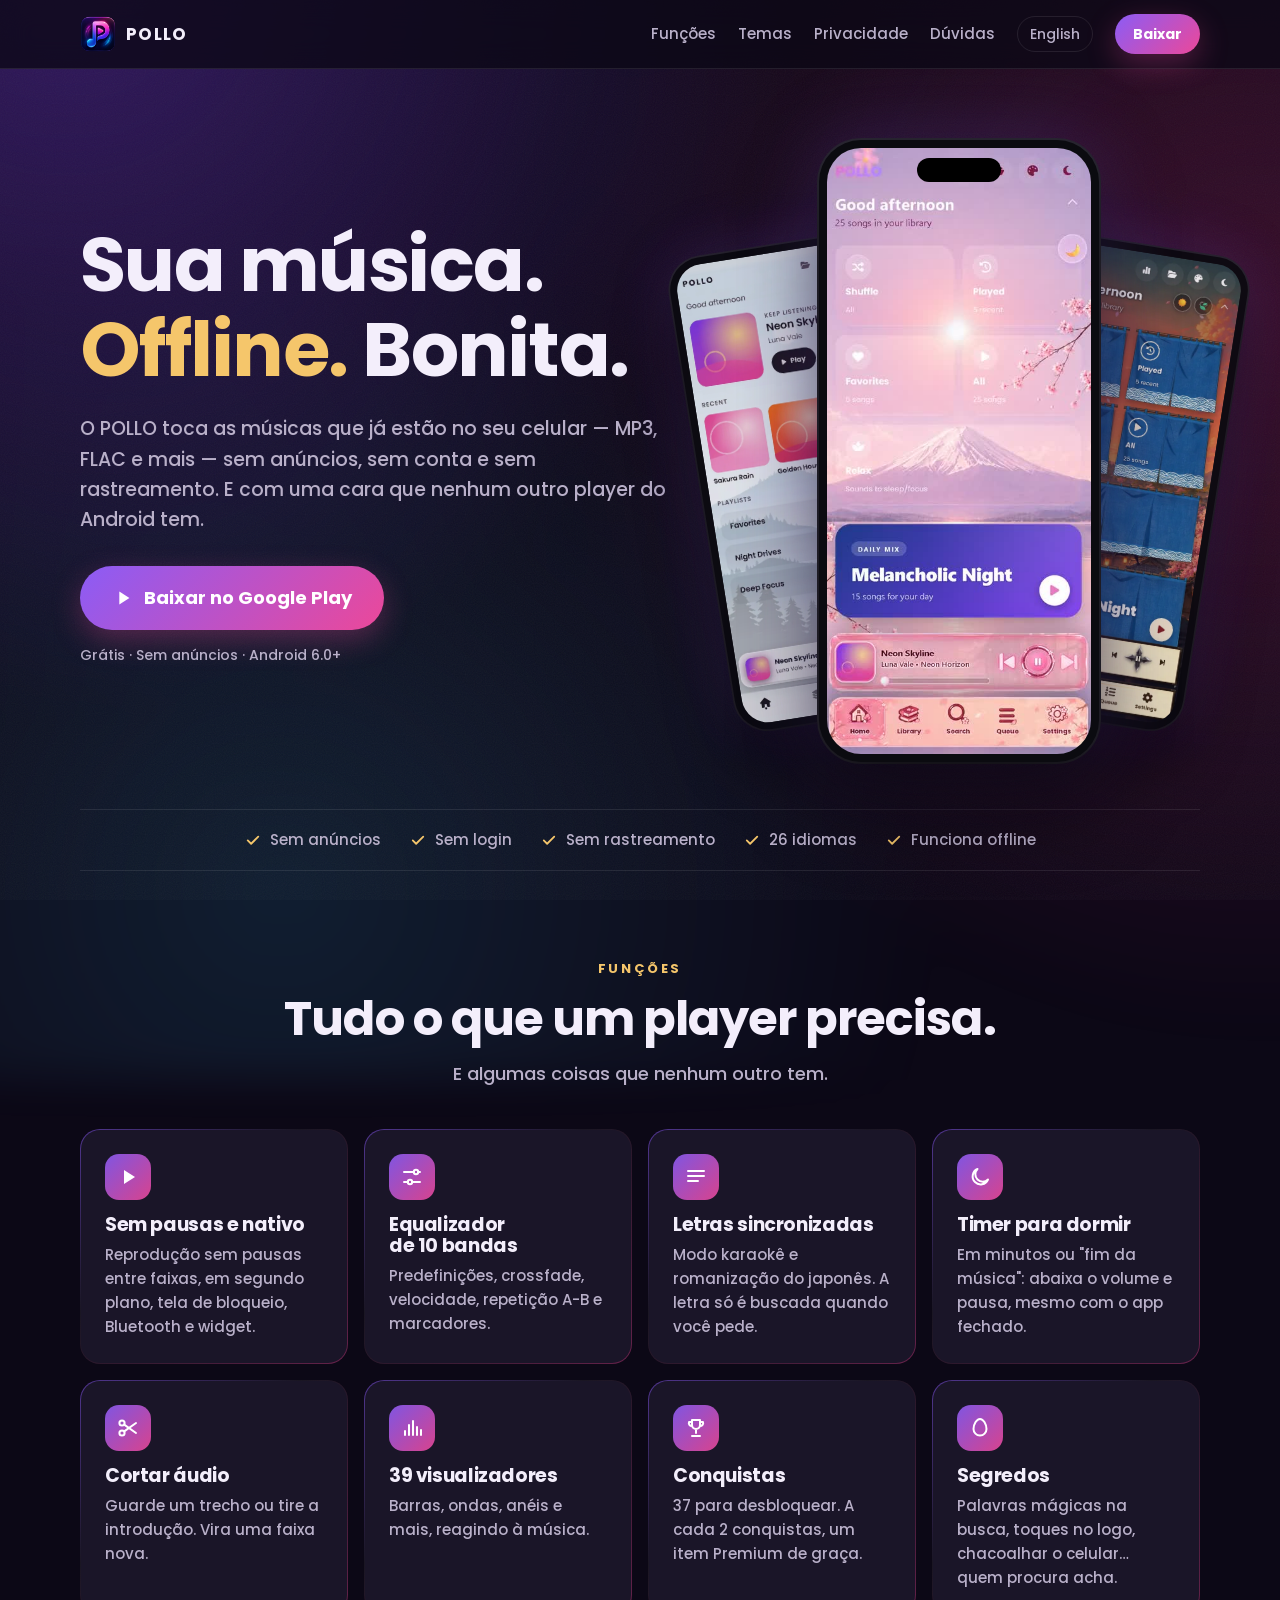
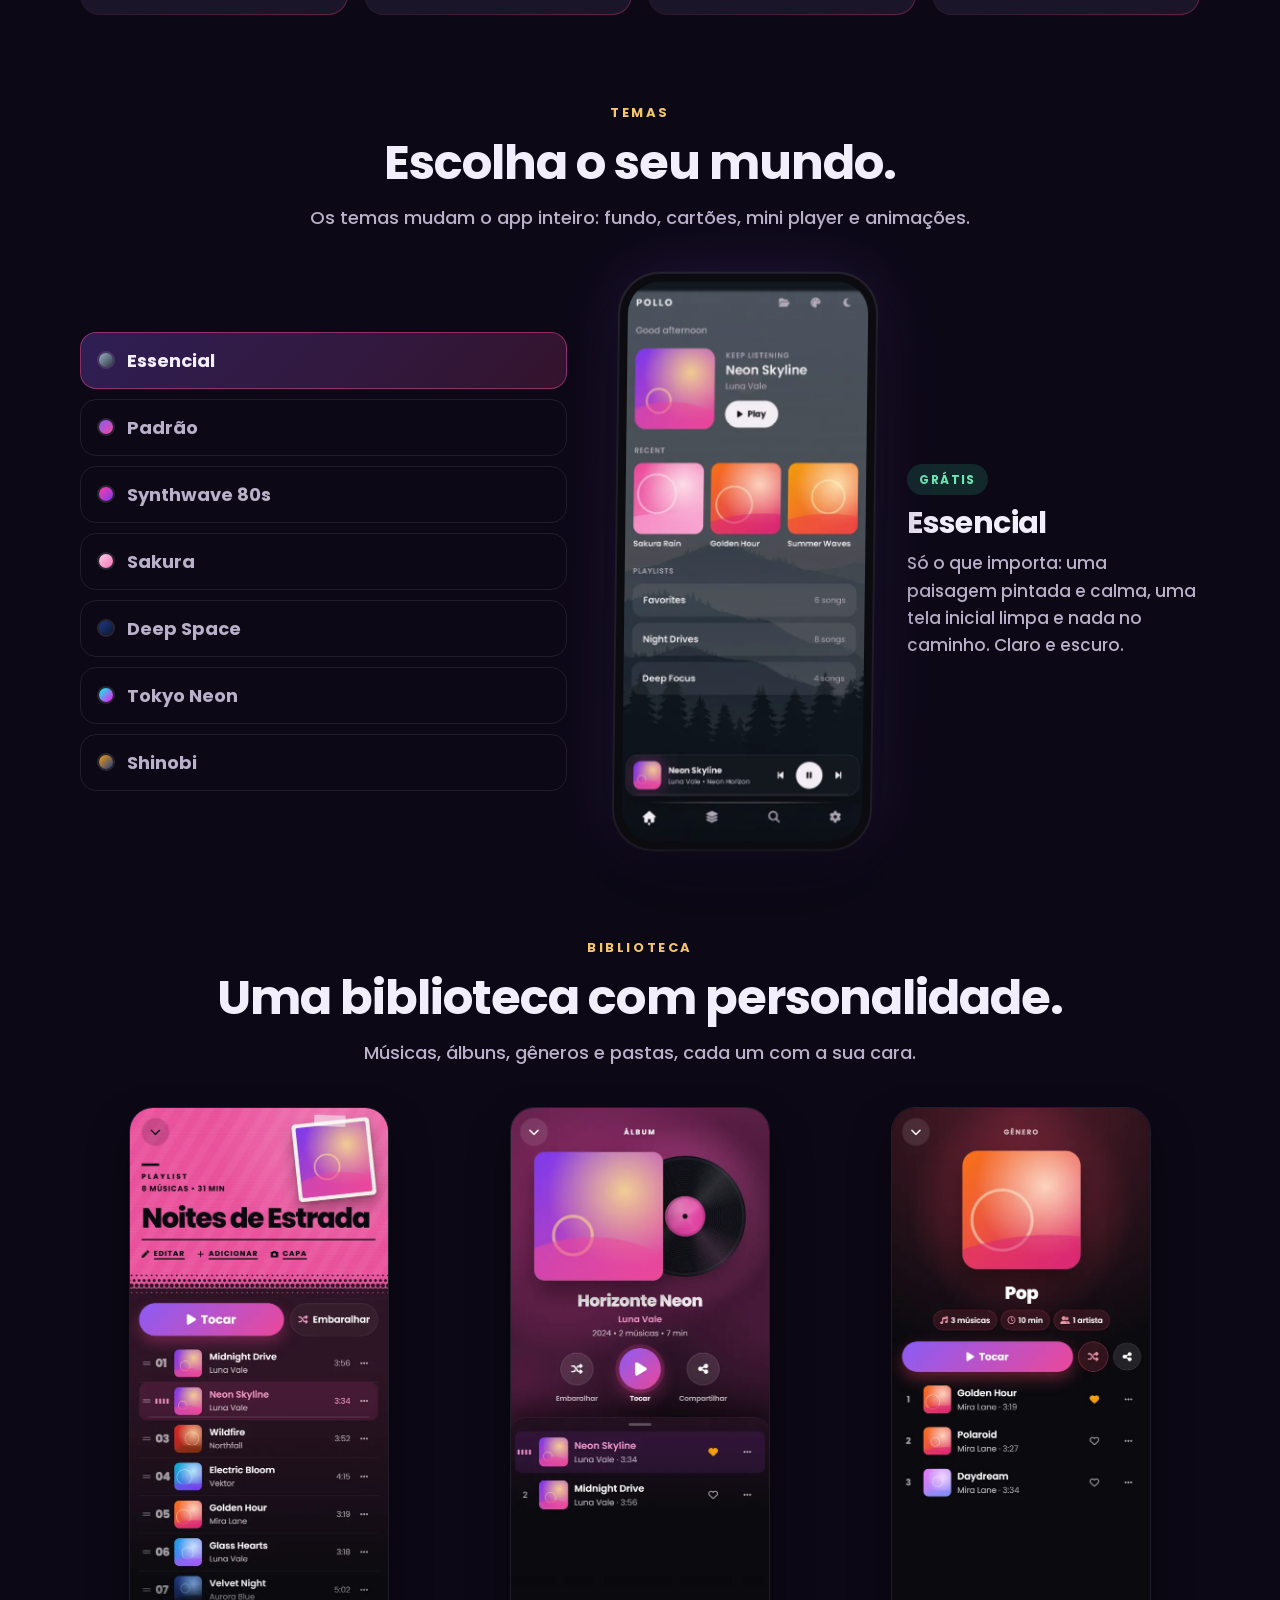
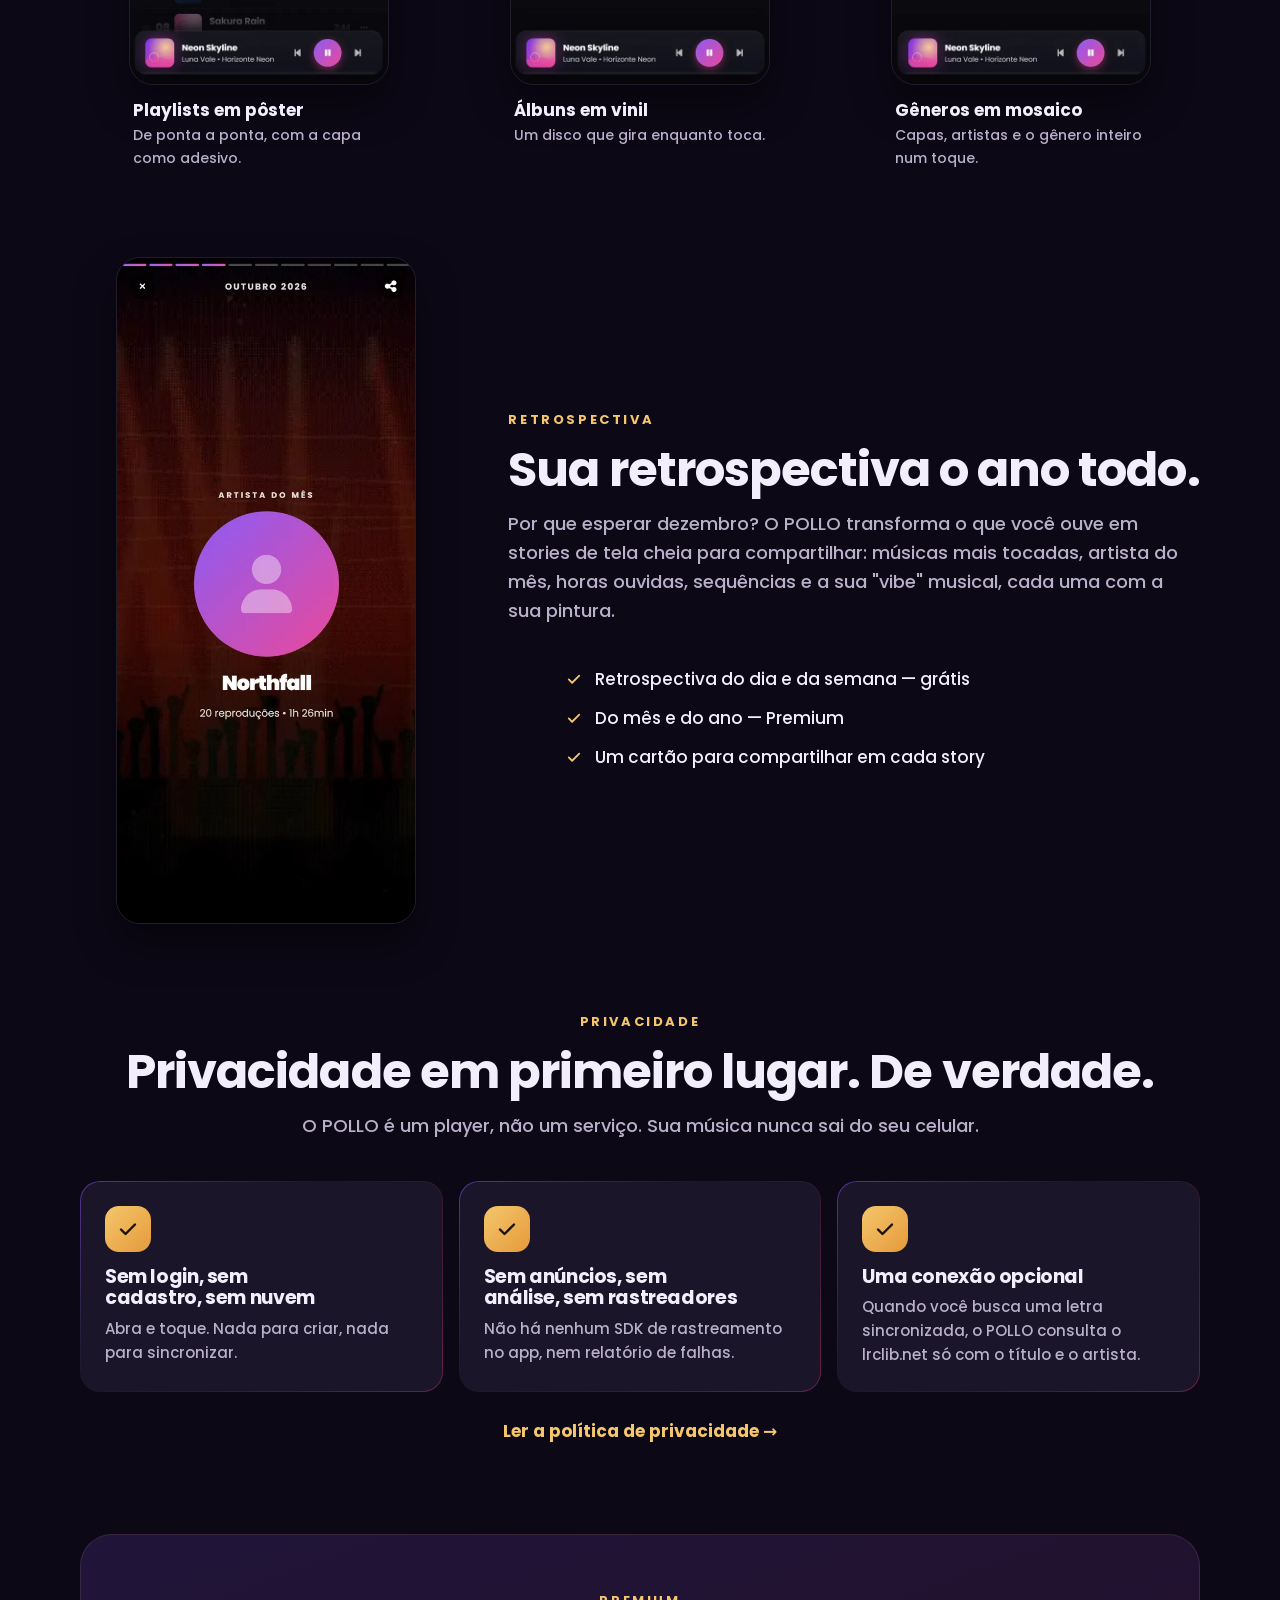
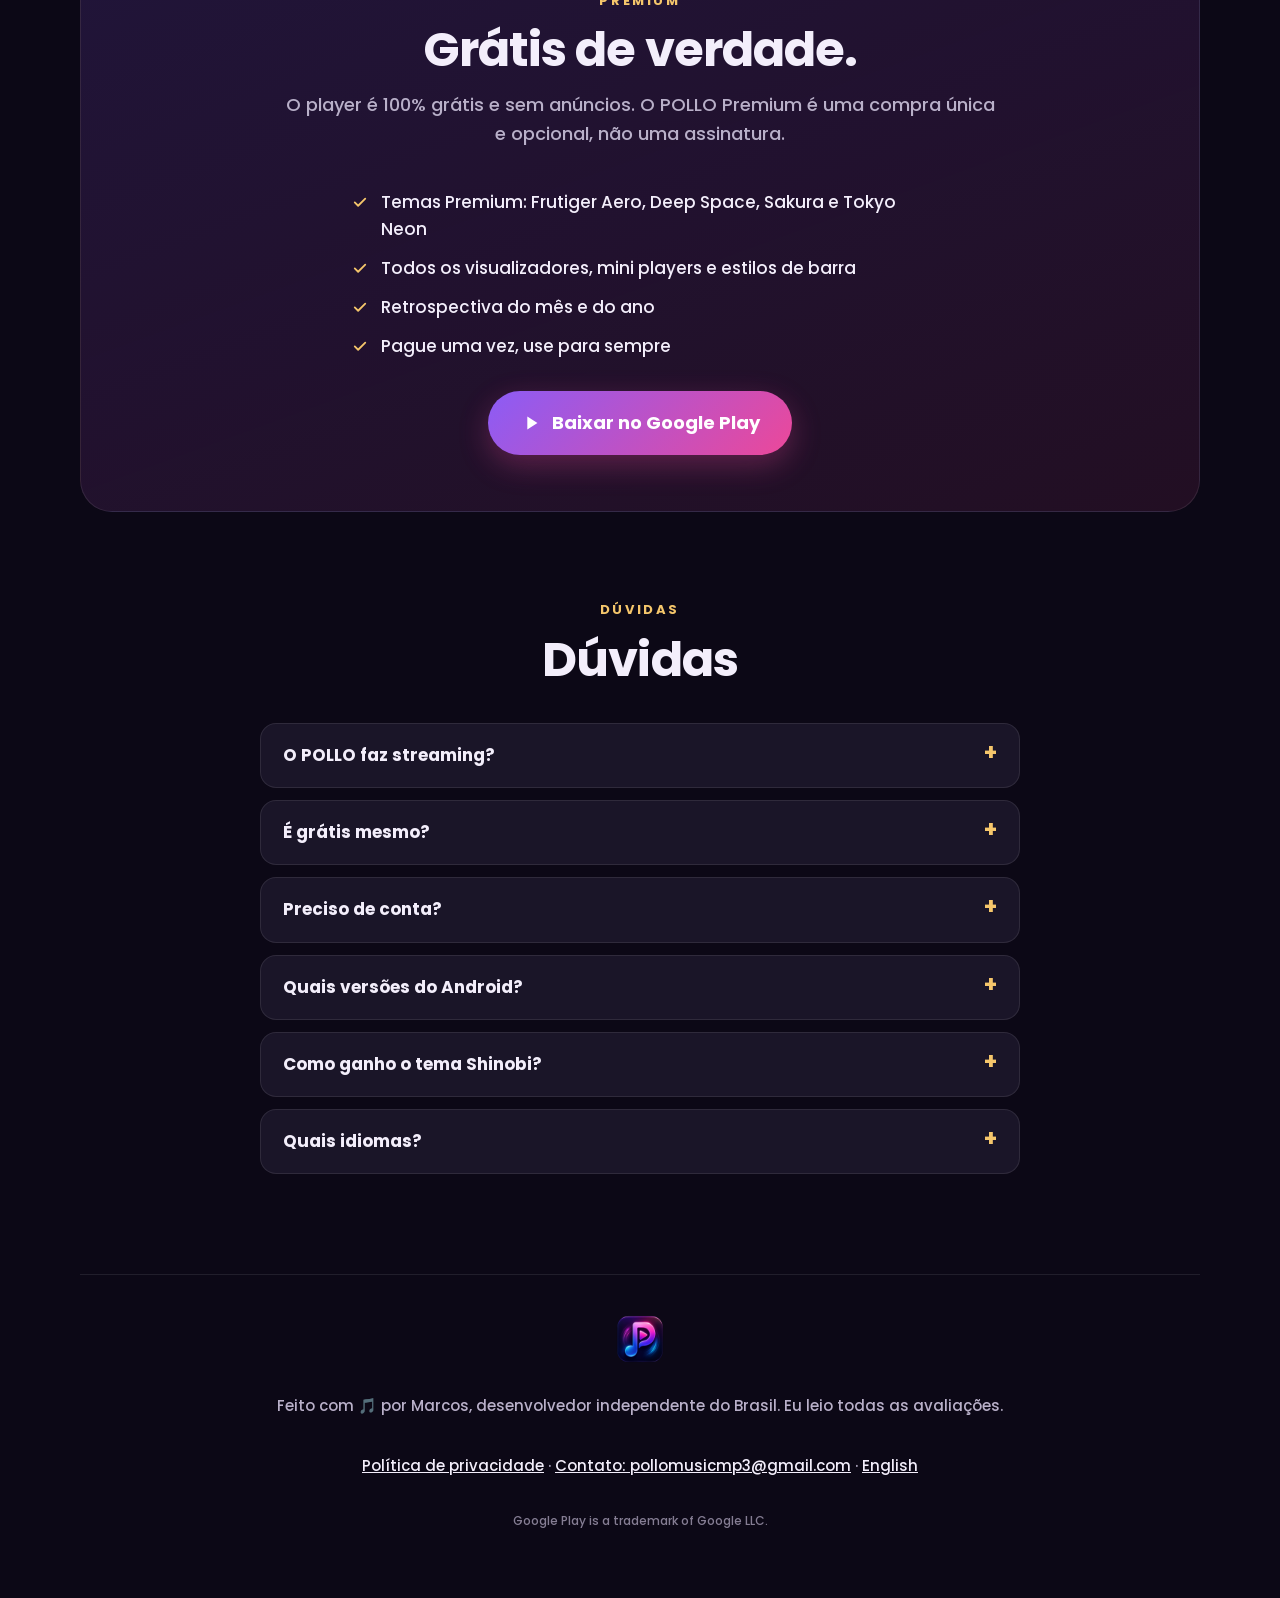
==== pt/index.html @ 3d813485 "Site do POLLO Music Player (inglês e português) Co-Authored-By: Claude Opus 5.5 <noreply@anthropic.c" ====
<!doctype html>
<html lang="pt-BR">
<head>
<meta charset="utf-8">
<meta name="viewport" content="width=device-width, initial-scale=1, viewport-fit=cover">
<title>POLLO — Player de música offline para Android</title>
<meta name="description" content="O POLLO toca as músicas que já estão no seu celular: 100% offline, sem anúncios, sem conta e sem rastreamento. Temas, visualizadores, retrospectiva e 26 idiomas.">
<meta property="og:title" content="POLLO — Player de música offline para Android">
<meta property="og:description" content="O POLLO toca as músicas que já estão no seu celular: 100% offline, sem anúncios, sem conta e sem rastreamento. Temas, visualizadores, retrospectiva e 26 idiomas.">
<meta property="og:image" content="https://plmarcos.github.io/pollo/assets/img/og.jpg">
<meta property="og:url" content="https://plmarcos.github.io/pollo/pt/">
<link rel="canonical" href="https://plmarcos.github.io/pollo/pt/">
<meta property="og:type" content="website">
<meta name="twitter:card" content="summary_large_image">
<meta name="theme-color" content="#0c0816">
<link rel="icon" type="image/png" href="../assets/img/favicon.png">
<link rel="alternate" hreflang="en" href="../">
<link rel="alternate" hreflang="pt-BR" href="./">
<link rel="preload" href="../assets/fonts/Poppins-Bold.ttf" as="font" type="font/ttf" crossorigin>
<link rel="stylesheet" href="../assets/site.css">
</head>
<body>
<header class="topo">
  <a class="marca" href="./"><img src="../assets/img/icon.png" alt="" width="36" height="36"><span>POLLO</span></a>
  <nav aria-label="Menu">
    <a href="#features">Funções</a><a href="#themes">Temas</a><a href="#privacy">Privacidade</a><a href="#faq">Dúvidas</a>
  </nav>
  <a class="idioma" href="../" hreflang="en">English</a>
  <a class="bt bt-p bt-peq" href="https://play.google.com/store/apps/details?id=com.sonora.player&hl=pt_BR">Baixar</a>
</header>

<main>
<section class="hero">
  <div class="hero-tx">
    <h1>Sua música.<br><em>Offline.</em> Bonita.</h1>
    <p class="sub">O POLLO toca as músicas que já estão no seu celular — MP3, FLAC e mais — sem anúncios, sem conta e sem rastreamento. E com uma cara que nenhum outro player do Android tem.</p>
    <div class="ctas"><a class="bt bt-p bt-grande" href="https://play.google.com/store/apps/details?id=com.sonora.player&hl=pt_BR"><svg viewBox="0 0 24 24" width="22" height="22" aria-hidden="true"><path d="M8 5v14l11-7z" fill="currentColor"/></svg><span>Baixar no Google Play</span></a></div>
    <p class="nota">Grátis · Sem anúncios · Android 6.0+</p>
  </div>
  <div class="leque" aria-hidden="true">
    <div class="cel cel-lado cel-esq"><img src="../assets/img/essencial-claro.webp" alt="" width="270" height="600"></div>
    <div class="cel cel-lado cel-dir"><img src="../assets/img/shinobi.webp" alt="" width="270" height="600"></div>
    <div class="cel cel-meio"><div class="ilha"></div><video src="../assets/img/temas.mp4" poster="../assets/img/temas-poster.jpg" autoplay muted loop playsinline></video></div>
    <div class="brilho"></div>
  </div>
</section>

<ul class="faixa"><li><svg viewBox="0 0 24 24" width="18" height="18" aria-hidden="true"><path d="M5 12.5l4.5 4.5L19 7.5" fill="none" stroke="currentColor" stroke-width="2.4" stroke-linecap="round" stroke-linejoin="round"/></svg>Sem anúncios</li><li><svg viewBox="0 0 24 24" width="18" height="18" aria-hidden="true"><path d="M5 12.5l4.5 4.5L19 7.5" fill="none" stroke="currentColor" stroke-width="2.4" stroke-linecap="round" stroke-linejoin="round"/></svg>Sem login</li><li><svg viewBox="0 0 24 24" width="18" height="18" aria-hidden="true"><path d="M5 12.5l4.5 4.5L19 7.5" fill="none" stroke="currentColor" stroke-width="2.4" stroke-linecap="round" stroke-linejoin="round"/></svg>Sem rastreamento</li><li><svg viewBox="0 0 24 24" width="18" height="18" aria-hidden="true"><path d="M5 12.5l4.5 4.5L19 7.5" fill="none" stroke="currentColor" stroke-width="2.4" stroke-linecap="round" stroke-linejoin="round"/></svg>26 idiomas</li><li><svg viewBox="0 0 24 24" width="18" height="18" aria-hidden="true"><path d="M5 12.5l4.5 4.5L19 7.5" fill="none" stroke="currentColor" stroke-width="2.4" stroke-linecap="round" stroke-linejoin="round"/></svg>Funciona offline</li></ul>

<section id="features" class="bloco revela">
  <p class="olho">Funções</p><h2>Tudo o que um player precisa.</h2><p class="lead">E algumas coisas que nenhum outro tem.</p>
  <div class="grade"><article class="card"><div class="ic"><svg viewBox="0 0 24 24" width="24" height="24" aria-hidden="true"><path d="M8 5v14l11-7z" fill="currentColor"/></svg></div><h3>Sem pausas e nativo</h3><p>Reprodução sem pausas entre faixas, em segundo plano, tela de bloqueio, Bluetooth e widget.</p></article><article class="card"><div class="ic"><svg viewBox="0 0 24 24" width="24" height="24" aria-hidden="true"><path d="M4 7h10M18 7h2M4 17h4M12 17h8" stroke="currentColor" stroke-width="2" stroke-linecap="round"/><circle cx="16" cy="7" r="2.2" fill="none" stroke="currentColor" stroke-width="2"/><circle cx="10" cy="17" r="2.2" fill="none" stroke="currentColor" stroke-width="2"/></svg></div><h3>Equalizador de 10 bandas</h3><p>Predefinições, crossfade, velocidade, repetição A-B e marcadores.</p></article><article class="card"><div class="ic"><svg viewBox="0 0 24 24" width="24" height="24" aria-hidden="true"><path d="M4 6h16M4 11h16M4 16h10" stroke="currentColor" stroke-width="2" stroke-linecap="round"/></svg></div><h3>Letras sincronizadas</h3><p>Modo karaokê e romanização do japonês. A letra só é buscada quando você pede.</p></article><article class="card"><div class="ic"><svg viewBox="0 0 24 24" width="24" height="24" aria-hidden="true"><path d="M20 14.5A8 8 0 1 1 9.5 4a6.5 6.5 0 0 0 10.5 10.5z" fill="none" stroke="currentColor" stroke-width="2" stroke-linejoin="round"/></svg></div><h3>Timer para dormir</h3><p>Em minutos ou &quot;fim da música&quot;: abaixa o volume e pausa, mesmo com o app fechado.</p></article><article class="card"><div class="ic"><svg viewBox="0 0 24 24" width="24" height="24" aria-hidden="true"><circle cx="6" cy="7" r="2.6" fill="none" stroke="currentColor" stroke-width="2"/><circle cx="6" cy="17" r="2.6" fill="none" stroke="currentColor" stroke-width="2"/><path d="M8.2 8.6 20 17M8.2 15.4 20 7" stroke="currentColor" stroke-width="2" stroke-linecap="round"/></svg></div><h3>Cortar áudio</h3><p>Guarde um trecho ou tire a introdução. Vira uma faixa nova.</p></article><article class="card"><div class="ic"><svg viewBox="0 0 24 24" width="24" height="24" aria-hidden="true"><path d="M5 15v4M9 9v10M13 5v14M17 11v8M21 14v5" stroke="currentColor" stroke-width="2" stroke-linecap="round"/></svg></div><h3>39 visualizadores</h3><p>Barras, ondas, anéis e mais, reagindo à música.</p></article><article class="card"><div class="ic"><svg viewBox="0 0 24 24" width="24" height="24" aria-hidden="true"><path d="M8 4h8v5a4 4 0 0 1-8 0zM8 6H5a3 3 0 0 0 3 4M16 6h3a3 3 0 0 1-3 4M12 13v4M8 20h8" fill="none" stroke="currentColor" stroke-width="2" stroke-linecap="round" stroke-linejoin="round"/></svg></div><h3>Conquistas</h3><p>37 para desbloquear. A cada 2 conquistas, um item Premium de graça.</p></article><article class="card"><div class="ic"><svg viewBox="0 0 24 24" width="24" height="24" aria-hidden="true"><path d="M12 3c3.5 0 6.5 5.5 6.5 10a6.5 6.5 0 0 1-13 0C5.5 8.5 8.5 3 12 3z" fill="none" stroke="currentColor" stroke-width="2"/></svg></div><h3>Segredos</h3><p>Palavras mágicas na busca, toques no logo, chacoalhar o celular… quem procura acha.</p></article></div>
</section>

<section id="themes" class="bloco revela">
  <p class="olho">Temas</p><h2>Escolha o seu mundo.</h2><p class="lead">Os temas mudam o app inteiro: fundo, cartões, mini player e animações.</p>
  <div class="temas">
    <div class="temas-lista" role="tablist" aria-label="Temas"><button type="button" role="tab" class="tema-bt on" aria-selected="true" data-img="../assets/img/essencial-escuro.webp" data-nome="Essencial" data-selo="free" data-selotx="Grátis" data-desc="Só o que importa: uma paisagem pintada e calma, uma tela inicial limpa e nada no caminho. Claro e escuro."><span class="pt-cor pc-essencial-escuro"></span>Essencial</button><button type="button" role="tab" class="tema-bt" aria-selected="false" data-img="../assets/img/home-pt.webp" data-nome="Padrão" data-selo="free" data-selotx="Grátis" data-desc="O POLLO original: cartões coloridos, mix do dia e um fundo de aurora animado."><span class="pt-cor pc-home-pt"></span>Padrão</button><button type="button" role="tab" class="tema-bt" aria-selected="false" data-img="../assets/img/synthwave.webp" data-nome="Synthwave 80s" data-selo="free" data-selotx="Grátis" data-desc="Um sol neon, uma grade brilhante e o app inteiro em rosa e roxo retrô."><span class="pt-cor pc-synthwave"></span>Synthwave 80s</button><button type="button" role="tab" class="tema-bt" aria-selected="false" data-img="../assets/img/sakura.webp" data-nome="Sakura" data-selo="premium" data-selotx="Premium" data-desc="Cerejeiras, o Monte Fuji e pétalas caindo pela sua biblioteca."><span class="pt-cor pc-sakura"></span>Sakura</button><button type="button" role="tab" class="tema-bt" aria-selected="false" data-img="../assets/img/space.webp" data-nome="Deep Space" data-selo="premium" data-selotx="Premium" data-desc="Nebulosas, planetas e um salto secreto para o hiperespaço."><span class="pt-cor pc-space"></span>Deep Space</button><button type="button" role="tab" class="tema-bt" aria-selected="false" data-img="../assets/img/tokyo.webp" data-nome="Tokyo Neon" data-selo="premium" data-selotx="Premium" data-desc="Um beco de neon com chuva, letreiros acesos e reflexos."><span class="pt-cor pc-tokyo"></span>Tokyo Neon</button><button type="button" role="tab" class="tema-bt" aria-selected="false" data-img="../assets/img/shinobi.webp" data-nome="Shinobi" data-selo="earn" data-selotx="Conquiste" data-desc="O troféu: desbloqueie todas as conquistas normais e os ninjas passam a morar na sua tela inicial."><span class="pt-cor pc-shinobi"></span>Shinobi</button></div>
    <div class="temas-palco">
      <div class="cel cel-tema"><img id="temaImg" src="../assets/img/essencial-escuro.webp" alt="Essencial" width="270" height="600"></div>
      <div class="temas-info" aria-live="polite"><span id="temaSelo" class="selo selo-free">Grátis</span><h3 id="temaNome">Essencial</h3><p id="temaDesc">Só o que importa: uma paisagem pintada e calma, uma tela inicial limpa e nada no caminho. Claro e escuro.</p></div>
    </div>
  </div>
</section>

<section class="bloco revela">
  <p class="olho">Biblioteca</p><h2>Uma biblioteca com personalidade.</h2><p class="lead">Músicas, álbuns, gêneros e pastas, cada um com a sua cara.</p>
  <div class="tres"><figure class="tela"><img src="../assets/img/poster-pt.webp" alt="Playlists em pôster" loading="lazy" width="270" height="600"><figcaption><b>Playlists em pôster</b><span>De ponta a ponta, com a capa como adesivo.</span></figcaption></figure><figure class="tela"><img src="../assets/img/vinyl-pt.webp" alt="Álbuns em vinil" loading="lazy" width="270" height="600"><figcaption><b>Álbuns em vinil</b><span>Um disco que gira enquanto toca.</span></figcaption></figure><figure class="tela"><img src="../assets/img/mosaic-pt.webp" alt="Gêneros em mosaico" loading="lazy" width="270" height="600"><figcaption><b>Gêneros em mosaico</b><span>Capas, artistas e o gênero inteiro num toque.</span></figcaption></figure></div>
</section>

<section class="bloco duas revela">
  <figure class="tela grande"><img src="../assets/img/recap-pt.webp" alt="" loading="lazy" width="270" height="600"></figure>
  <div><p class="olho">Retrospectiva</p><h2>Sua retrospectiva o ano todo.</h2><p class="lead">Por que esperar dezembro? O POLLO transforma o que você ouve em stories de tela cheia para compartilhar: músicas mais tocadas, artista do mês, horas ouvidas, sequências e a sua "vibe" musical, cada uma com a sua pintura.</p><ul class="lista"><li><svg viewBox="0 0 24 24" width="18" height="18" aria-hidden="true"><path d="M5 12.5l4.5 4.5L19 7.5" fill="none" stroke="currentColor" stroke-width="2.4" stroke-linecap="round" stroke-linejoin="round"/></svg>Retrospectiva do dia e da semana — grátis</li><li><svg viewBox="0 0 24 24" width="18" height="18" aria-hidden="true"><path d="M5 12.5l4.5 4.5L19 7.5" fill="none" stroke="currentColor" stroke-width="2.4" stroke-linecap="round" stroke-linejoin="round"/></svg>Do mês e do ano — Premium</li><li><svg viewBox="0 0 24 24" width="18" height="18" aria-hidden="true"><path d="M5 12.5l4.5 4.5L19 7.5" fill="none" stroke="currentColor" stroke-width="2.4" stroke-linecap="round" stroke-linejoin="round"/></svg>Um cartão para compartilhar em cada story</li></ul></div>
</section>

<section id="privacy" class="bloco priv revela">
  <p class="olho">Privacidade</p><h2>Privacidade em primeiro lugar. De verdade.</h2><p class="lead">O POLLO é um player, não um serviço. Sua música nunca sai do seu celular.</p>
  <div class="grade tres-col"><article class="card"><div class="ic ic-ouro"><svg viewBox="0 0 24 24" width="24" height="24" aria-hidden="true"><path d="M5 12.5l4.5 4.5L19 7.5" fill="none" stroke="currentColor" stroke-width="2.4" stroke-linecap="round" stroke-linejoin="round"/></svg></div><h3>Sem login, sem cadastro, sem nuvem</h3><p>Abra e toque. Nada para criar, nada para sincronizar.</p></article><article class="card"><div class="ic ic-ouro"><svg viewBox="0 0 24 24" width="24" height="24" aria-hidden="true"><path d="M5 12.5l4.5 4.5L19 7.5" fill="none" stroke="currentColor" stroke-width="2.4" stroke-linecap="round" stroke-linejoin="round"/></svg></div><h3>Sem anúncios, sem análise, sem rastreadores</h3><p>Não há nenhum SDK de rastreamento no app, nem relatório de falhas.</p></article><article class="card"><div class="ic ic-ouro"><svg viewBox="0 0 24 24" width="24" height="24" aria-hidden="true"><path d="M5 12.5l4.5 4.5L19 7.5" fill="none" stroke="currentColor" stroke-width="2.4" stroke-linecap="round" stroke-linejoin="round"/></svg></div><h3>Uma conexão opcional</h3><p>Quando você busca uma letra sincronizada, o POLLO consulta o lrclib.net só com o título e o artista.</p></article></div>
  <p class="centro"><a class="link" href="https://pollomusicmp3-hue.github.io/pollo-privacy/">Ler a política de privacidade →</a></p>
</section>

<section class="bloco premium revela">
  <p class="olho">Premium</p><h2>Grátis de verdade.</h2><p class="lead">O player é 100% grátis e sem anúncios. O POLLO Premium é uma compra única e opcional, não uma assinatura.</p>
  <ul class="lista"><li><svg viewBox="0 0 24 24" width="18" height="18" aria-hidden="true"><path d="M5 12.5l4.5 4.5L19 7.5" fill="none" stroke="currentColor" stroke-width="2.4" stroke-linecap="round" stroke-linejoin="round"/></svg>Temas Premium: Frutiger Aero, Deep Space, Sakura e Tokyo Neon</li><li><svg viewBox="0 0 24 24" width="18" height="18" aria-hidden="true"><path d="M5 12.5l4.5 4.5L19 7.5" fill="none" stroke="currentColor" stroke-width="2.4" stroke-linecap="round" stroke-linejoin="round"/></svg>Todos os visualizadores, mini players e estilos de barra</li><li><svg viewBox="0 0 24 24" width="18" height="18" aria-hidden="true"><path d="M5 12.5l4.5 4.5L19 7.5" fill="none" stroke="currentColor" stroke-width="2.4" stroke-linecap="round" stroke-linejoin="round"/></svg>Retrospectiva do mês e do ano</li><li><svg viewBox="0 0 24 24" width="18" height="18" aria-hidden="true"><path d="M5 12.5l4.5 4.5L19 7.5" fill="none" stroke="currentColor" stroke-width="2.4" stroke-linecap="round" stroke-linejoin="round"/></svg>Pague uma vez, use para sempre</li></ul>
  <div class="ctas centro"><a class="bt bt-p bt-grande" href="https://play.google.com/store/apps/details?id=com.sonora.player&hl=pt_BR"><svg viewBox="0 0 24 24" width="22" height="22" aria-hidden="true"><path d="M8 5v14l11-7z" fill="currentColor"/></svg><span>Baixar no Google Play</span></a></div>
</section>

<section id="faq" class="bloco revela">
  <p class="olho">Dúvidas</p><h2>Dúvidas</h2>
  <div class="faq"><details><summary>O POLLO faz streaming?</summary><p>Não. O POLLO toca os arquivos de música que já estão no seu celular (MP3, FLAC, WAV, M4A, AAC, OGG, OPUS, WMA). Ele não faz streaming nem baixa música.</p></details><details><summary>É grátis mesmo?</summary><p>Sim. Tudo o que um player precisa é grátis e não tem anúncios. O Premium é uma compra única e opcional, para visuais extras e a retrospectiva do mês e do ano.</p></details><details><summary>Preciso de conta?</summary><p>Não. Não tem login, cadastro nem nuvem. Sua biblioteca, playlists e favoritas ficam no seu celular.</p></details><details><summary>Quais versões do Android?</summary><p>Android 6.0 ou mais novo.</p></details><details><summary>Como ganho o tema Shinobi?</summary><p>Desbloqueie todas as conquistas normais: o Shinobi é o troféu. Ele não faz parte do Premium.</p></details><details><summary>Quais idiomas?</summary><p>26: português, inglês, espanhol, francês, alemão, italiano, holandês, polonês, romeno, russo, ucraniano, grego, turco, hindi, bengali, tâmil, telugo, indonésio, malaio, filipino, vietnamita, tailandês, japonês, coreano e chinês (simplificado e tradicional).</p></details></div>
</section>
</main>

<footer class="rodape">
  <img src="../assets/img/icon.png" alt="" width="48" height="48">
  <p>Feito com 🎵 por Marcos, desenvolvedor independente do Brasil. Eu leio todas as avaliações.</p>
  <p class="links"><a href="https://pollomusicmp3-hue.github.io/pollo-privacy/">Política de privacidade</a> · <a href="mailto:pollomusicmp3@gmail.com">Contato: pollomusicmp3@gmail.com</a> · <a href="../">English</a></p>
  <p class="mini">Google Play is a trademark of Google LLC.</p>
</footer>

<div class="barra-fixa"><img src="../assets/img/icon.png" alt="" width="36" height="36"><span><b>POLLO</b><small>Grátis no Google Play</small></span><a class="bt bt-p bt-peq" href="https://play.google.com/store/apps/details?id=com.sonora.player&hl=pt_BR">Baixar</a></div>
<img class="galinha-voa" src="../assets/img/galinha.png" alt="" aria-hidden="true">
<script src="../assets/site.js" defer></script>
</body>
</html>
---- assets/site.css ----
@font-face{font-family:Poppins;src:url(fonts/Poppins-Medium.ttf) format("truetype");font-weight:500;font-display:swap}
@font-face{font-family:Poppins;src:url(fonts/Poppins-Bold.ttf) format("truetype");font-weight:700;font-display:swap}
:root{--fundo:#0c0816;--fundo2:#141022;--cartao:#1a1528;--linha:rgba(255,255,255,.09);--texto:#f3eefb;--suave:#b9b0c9;--roxo:#8b5cf6;--rosa:#ec4899;--ouro:#f5c66b;color-scheme:dark}
*{box-sizing:border-box}
html{scroll-behavior:smooth}
body{margin:0;background:var(--fundo);color:var(--texto);font:500 17px/1.6 Poppins,system-ui,sans-serif;-webkit-font-smoothing:antialiased;overflow-x:hidden}
body:before{content:"";position:fixed;inset:-20%;z-index:-1;background:radial-gradient(circle at 18% 12%,rgba(124,58,237,.35),transparent 40%),radial-gradient(circle at 85% 40%,rgba(219,39,119,.22),transparent 42%),radial-gradient(circle at 30% 85%,rgba(56,189,248,.12),transparent 40%);filter:blur(20px)}
a{color:inherit}
img{max-width:100%;display:block}
h1,h2,h3{line-height:1.12;margin:0;text-wrap:balance;letter-spacing:-.02em}
h1 em,h2 em{font-style:normal;color:var(--ouro)}
.topo{position:sticky;top:0;z-index:10;display:flex;align-items:center;gap:22px;padding:14px max(16px,calc((100vw - 1120px)/2));background:rgba(12,8,22,.78);-webkit-backdrop-filter:blur(14px);backdrop-filter:blur(14px);border-bottom:1px solid var(--linha)}
.marca{display:flex;align-items:center;gap:10px;text-decoration:none;font-weight:700;letter-spacing:.08em}
.marca img{border-radius:10px}
.topo nav{display:flex;gap:22px;margin-left:auto;font-size:15px}
.topo nav a{text-decoration:none;color:var(--suave)}
.topo nav a:hover,.idioma:hover{color:var(--texto)}
.idioma{font-size:14px;color:var(--suave);text-decoration:none;border:1px solid var(--linha);padding:6px 12px;border-radius:999px}
.bt{display:inline-flex;align-items:center;gap:10px;text-decoration:none;font-weight:700;border-radius:999px;padding:16px 28px;transition:transform .15s,box-shadow .2s}
.bt-p{background:linear-gradient(135deg,var(--roxo),var(--rosa));color:#fff;box-shadow:0 10px 30px rgba(236,72,153,.3)}
.bt-p:hover{transform:translateY(-2px);box-shadow:0 14px 36px rgba(236,72,153,.42)}
.bt-peq{padding:9px 18px;font-size:14px}
main{padding:0 16px}
.hero{max-width:1120px;margin:0 auto;display:grid;grid-template-columns:minmax(0,1.1fr) minmax(0,.9fr);gap:48px;align-items:center;padding:72px 0 48px}
.hero h1{font-size:clamp(44px,6.4vw,76px)}
.sub{font-size:19px;color:var(--suave);max-width:34em;margin:22px 0 30px}
.nota{color:var(--suave);font-size:14px;margin-top:14px}
.ctas{display:flex;gap:14px;flex-wrap:wrap}
.hero-cel{display:flex;justify-content:center;perspective:1600px}
.cel{position:relative;width:min(320px,78vw);aspect-ratio:412/915;border-radius:46px;background:#0b0b10;padding:10px;box-shadow:0 40px 80px rgba(0,0,0,.6),0 0 0 2px #2a2733,0 0 80px rgba(139,92,246,.25);transform:rotateY(-10deg) rotateX(4deg)}
.cel video{width:100%;height:100%;object-fit:cover;border-radius:37px;display:block;background:#000}
.ilha{position:absolute;top:18px;left:50%;width:84px;height:24px;margin-left:-42px;border-radius:12px;background:#000;z-index:2}
.faixa{list-style:none;margin:0 auto;padding:18px 16px;max-width:1120px;display:flex;flex-wrap:wrap;justify-content:center;gap:12px 28px;border-top:1px solid var(--linha);border-bottom:1px solid var(--linha);color:var(--suave);font-size:15px}
.faixa li{display:flex;align-items:center;gap:8px}
.faixa svg,.lista svg{color:var(--ouro);flex:none}
.bloco{max-width:1120px;margin:0 auto;padding:88px 0 0}
.bloco h2{font-size:clamp(32px,4.4vw,48px);text-align:center}
.lead{color:var(--suave);text-align:center;max-width:40em;margin:14px auto 40px;font-size:18px}
.grade{display:grid;grid-template-columns:repeat(auto-fill,minmax(240px,1fr));gap:16px}
.card{background:var(--cartao);border:1px solid var(--linha);border-radius:20px;padding:24px}
.card h3{font-size:19px;margin:14px 0 8px}
.card p{margin:0;color:var(--suave);font-size:15px}
.ic{width:46px;height:46px;border-radius:14px;display:grid;place-items:center;color:#fff;background:linear-gradient(135deg,rgba(139,92,246,.9),rgba(236,72,153,.9))}
.trilho{display:flex;gap:18px;overflow-x:auto;padding:4px 4px 18px;scroll-snap-type:x mandatory;scrollbar-width:thin}
.tela{margin:0;flex:none;width:230px;scroll-snap-align:start}
.tela img{width:100%;height:auto;aspect-ratio:9/20;object-fit:cover;object-position:top;border-radius:24px;border:1px solid var(--linha);box-shadow:0 20px 40px rgba(0,0,0,.4)}
.tela figcaption{padding:12px 4px 0;display:flex;flex-direction:column}
.tela figcaption b{font-size:17px}
.tela figcaption span{color:var(--suave);font-size:14px}
.tres{display:grid;grid-template-columns:repeat(3,minmax(0,1fr));gap:24px;justify-items:center}
.tres .tela{width:min(260px,100%)}
.duas{display:grid;grid-template-columns:minmax(0,.7fr) minmax(0,1.3fr);gap:56px;align-items:center}
.duas h2,.duas .lead{text-align:left;margin-left:0}
.tela.grande{width:min(300px,100%);justify-self:center}
.lista{list-style:none;padding:0;margin:0 auto;max-width:34em;display:grid;gap:12px}
.lista li{display:flex;gap:12px;align-items:flex-start}
.lista svg{margin-top:4px}
.tres-col{grid-template-columns:repeat(3,minmax(0,1fr))}
.centro{text-align:center;justify-content:center}
.link{color:var(--ouro);font-weight:700;text-decoration:none}
.priv .centro{margin-top:26px}
.premium{background:linear-gradient(160deg,rgba(139,92,246,.16),rgba(236,72,153,.1));border:1px solid var(--linha);border-radius:32px;padding:56px 24px;margin-top:88px}
.premium .ctas{margin-top:30px}
.faq{max-width:760px;margin:36px auto 0;display:grid;gap:12px}
.faq details{background:var(--cartao);border:1px solid var(--linha);border-radius:16px;padding:18px 22px}
.faq summary{cursor:pointer;font-weight:700;list-style:none;display:flex;justify-content:space-between;gap:16px}
.faq summary::-webkit-details-marker{display:none}
.faq summary:after{content:"+";color:var(--ouro);font-size:22px;line-height:1}
.faq details[open] summary:after{content:"–"}
.faq p{color:var(--suave);margin:12px 0 0}
.rodape{max-width:1120px;margin:100px auto 0;padding:40px 16px 56px;border-top:1px solid var(--linha);text-align:center;color:var(--suave);font-size:15px;display:flex;flex-direction:column;align-items:center;gap:6px}
.rodape img{border-radius:12px;margin-bottom:10px}
.rodape .links a{color:var(--texto)}
.rodape .mini{font-size:12px;opacity:.7}
@media (max-width:820px){
  .topo nav{display:none}
  .idioma{margin-left:auto}
  .hero{grid-template-columns:1fr;text-align:center;padding-top:44px;gap:40px}
  .sub{margin-left:auto;margin-right:auto}
  .ctas{justify-content:center}
  .cel{transform:none}
  .tres{grid-template-columns:1fr}
  .duas{grid-template-columns:1fr;gap:28px}
  .duas h2,.duas .lead{text-align:center;margin-left:auto}
  .tres-col{grid-template-columns:1fr}
  .bloco{padding-top:64px}
}
@media (prefers-reduced-motion:reduce){html{scroll-behavior:auto}.bt{transition:none}}
@media (max-width:820px){
  .grade:not(.tres-col){grid-template-columns:repeat(2,minmax(0,1fr));gap:12px}
  .grade:not(.tres-col) .card{padding:18px 16px}
  .grade:not(.tres-col) .card h3{font-size:16px}
  .grade:not(.tres-col) .card p{font-size:13.5px}
}

/* ===== v2 (01/11/2026) ===== */
body:after{content:"";position:fixed;inset:0;z-index:-1;pointer-events:none;opacity:.05;background-image:url("data:image/svg+xml;utf8,<svg xmlns='http://www.w3.org/2000/svg' width='160' height='160'><filter id='n'><feTurbulence type='fractalNoise' baseFrequency='.9' numOctaves='2'/></filter><rect width='160' height='160' filter='url(%23n)'/></svg>")}
.olho{margin:0 0 12px;text-align:center;font-size:13px;font-weight:700;letter-spacing:.2em;text-transform:uppercase;color:var(--ouro)}
.duas .olho{text-align:left}
.bt-grande{padding:18px 32px;font-size:18px}
/* topo: três celulares em leque */
.leque{position:relative;height:620px;display:flex;justify-content:center;align-items:center}
.leque .cel{position:absolute;width:250px;padding:8px;border-radius:38px}
.leque .cel img{width:100%;height:100%;object-fit:cover;object-position:top;border-radius:31px;display:block}
.leque .cel-meio{width:280px;z-index:3;transform:none;border-radius:42px}
.leque .cel-meio video{border-radius:34px}
.leque .cel-esq{z-index:2;transform:translateX(-150px) translateY(30px) rotate(-9deg) scale(.86);opacity:.9}
.leque .cel-dir{z-index:2;transform:translateX(150px) translateY(30px) rotate(9deg) scale(.86);opacity:.9}
.brilho{position:absolute;width:520px;height:520px;border-radius:50%;background:radial-gradient(circle,rgba(236,72,153,.35),rgba(139,92,246,.18) 45%,transparent 70%);filter:blur(30px);z-index:1;animation:pulsa 6s ease-in-out infinite alternate}
@keyframes pulsa{to{transform:scale(1.12);opacity:.8}}
/* cartões com borda em degradê */
.card{position:relative;background:linear-gradient(var(--cartao),var(--cartao)) padding-box,linear-gradient(140deg,rgba(139,92,246,.55),rgba(255,255,255,.06) 40%,rgba(236,72,153,.4)) border-box;border:1px solid transparent;transition:transform .2s}
.card:hover{transform:translateY(-3px)}
.ic-ouro{background:linear-gradient(135deg,#f5c66b,#e59a3c);color:#1a1205}
/* seletor de temas */
.temas{display:grid;grid-template-columns:minmax(0,1fr) minmax(0,1.2fr);gap:48px;align-items:center}
.temas-lista{display:flex;flex-direction:column;gap:10px}
.tema-bt{display:flex;align-items:center;gap:14px;width:100%;text-align:left;font:700 18px Poppins,system-ui,sans-serif;color:var(--suave);background:transparent;border:1px solid var(--linha);border-radius:16px;padding:14px 18px;cursor:pointer;transition:background .2s,color .2s,border-color .2s}
.tema-bt:hover{color:var(--texto);border-color:rgba(255,255,255,.2)}
.tema-bt.on{color:var(--texto);background:linear-gradient(135deg,rgba(139,92,246,.28),rgba(236,72,153,.18));border-color:rgba(236,72,153,.5)}
.pt-cor{width:14px;height:14px;border-radius:50%;flex:none;box-shadow:0 0 0 2px rgba(255,255,255,.12)}
.pc-essencial-escuro{background:linear-gradient(135deg,#9fb3c8,#2b3442)}
.pc-home-en,.pc-home-pt{background:linear-gradient(135deg,#8b5cf6,#ec4899)}
.pc-synthwave{background:linear-gradient(135deg,#ff3ea5,#7c3aed)}
.pc-sakura{background:linear-gradient(135deg,#fbcfe8,#f472b6)}
.pc-space{background:linear-gradient(135deg,#1e3a8a,#0f172a)}
.pc-tokyo{background:linear-gradient(135deg,#00fff0,#ff10f0)}
.pc-shinobi{background:linear-gradient(135deg,#f59e0b,#1e3a8a)}
.temas-palco{display:flex;align-items:center;gap:32px}
.cel-tema{position:relative;flex:none;width:260px;aspect-ratio:412/915;padding:8px;border-radius:40px;background:#0b0b10;box-shadow:0 30px 70px rgba(0,0,0,.55),0 0 0 2px #2a2733,0 0 70px rgba(139,92,246,.2)}
.cel-tema img{width:100%;height:100%;object-fit:cover;object-position:top;border-radius:32px;transition:opacity .18s,transform .18s}
.cel-tema img.troca{opacity:0;transform:scale(.98)}
.temas-info h3{font-size:30px;margin:12px 0 10px}
.temas-info p{color:var(--suave);margin:0}
.selo{display:inline-block;font-size:12px;font-weight:700;letter-spacing:.12em;text-transform:uppercase;padding:6px 12px;border-radius:999px}
.selo-free{background:rgba(52,211,153,.16);color:#6ee7b7}
.selo-premium{background:rgba(245,198,107,.16);color:var(--ouro)}
.selo-earn{background:rgba(236,72,153,.16);color:#f9a8d4}
/* revelação ao rolar (só com JS ligado) */
.js .revela{opacity:0;transform:translateY(28px);transition:opacity .7s ease,transform .7s ease}
.js .revela.visto{opacity:1;transform:none}
/* barra fixa no celular */
.barra-fixa{display:none}
/* o segredo */
.galinha-voa{position:fixed;left:-120px;top:40%;width:55px;height:65px;object-fit:cover;object-position:0 0;image-rendering:pixelated;z-index:50;pointer-events:none;opacity:0;transform:scale(2)}
.galinha-voa.voa{opacity:1;animation:voa 3.2s linear forwards,asas .4s steps(8) infinite}
@keyframes voa{0%{left:-120px;top:55%}50%{top:30%}100%{left:calc(100vw + 120px);top:45%}}
@keyframes asas{from{object-position:0 0}to{object-position:-440px 0}}
@media (max-width:980px){
  .temas{grid-template-columns:1fr;gap:28px}
  .temas-lista{flex-direction:row;flex-wrap:wrap;justify-content:center}
  .tema-bt{width:auto;font-size:15px;padding:10px 14px}
  .temas-palco{flex-direction:column;text-align:center}
}
@media (max-width:820px){
  .leque{height:520px}
  .leque .cel-meio{width:240px}
  .leque .cel-lado{width:200px}
  .leque .cel-esq{transform:translateX(-95px) translateY(26px) rotate(-9deg) scale(.82)}
  .leque .cel-dir{transform:translateX(95px) translateY(26px) rotate(9deg) scale(.82)}
  .brilho{width:380px;height:380px}
  .duas .olho{text-align:center}
  .barra-fixa{display:flex;position:fixed;left:12px;right:12px;bottom:calc(12px + env(safe-area-inset-bottom,0px));z-index:20;align-items:center;gap:12px;padding:10px 10px 10px 14px;border-radius:20px;background:rgba(20,16,34,.92);-webkit-backdrop-filter:blur(12px);backdrop-filter:blur(12px);border:1px solid var(--linha);box-shadow:0 12px 30px rgba(0,0,0,.5);transform:translateY(140%);transition:transform .35s}
  .barra-fixa.on{transform:none}
  .barra-fixa img{border-radius:9px}
  .barra-fixa span{flex:1;display:flex;flex-direction:column;line-height:1.2}
  .barra-fixa small{color:var(--suave);font-size:12px}
  .rodape{padding-bottom:110px}
}
@media (prefers-reduced-motion:reduce){.brilho{animation:none}.card,.tema-bt,.cel-tema img{transition:none}}
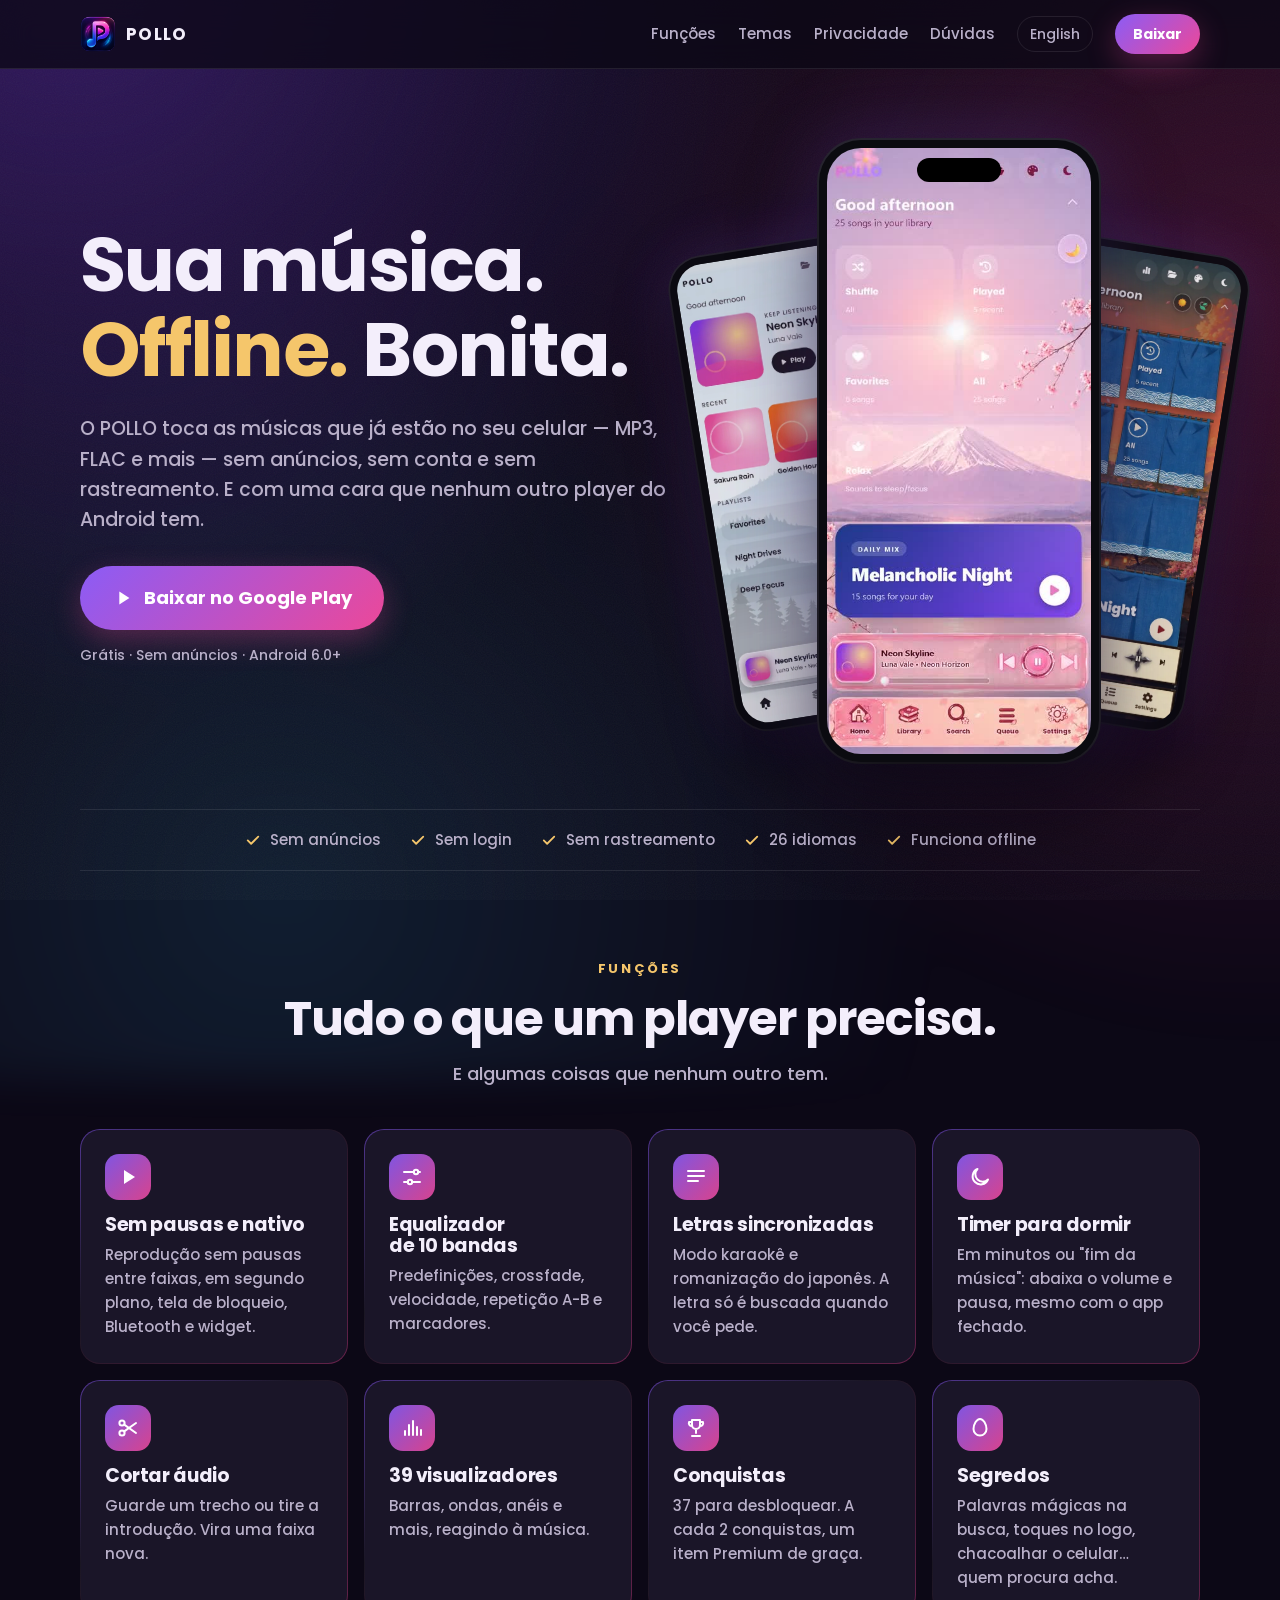
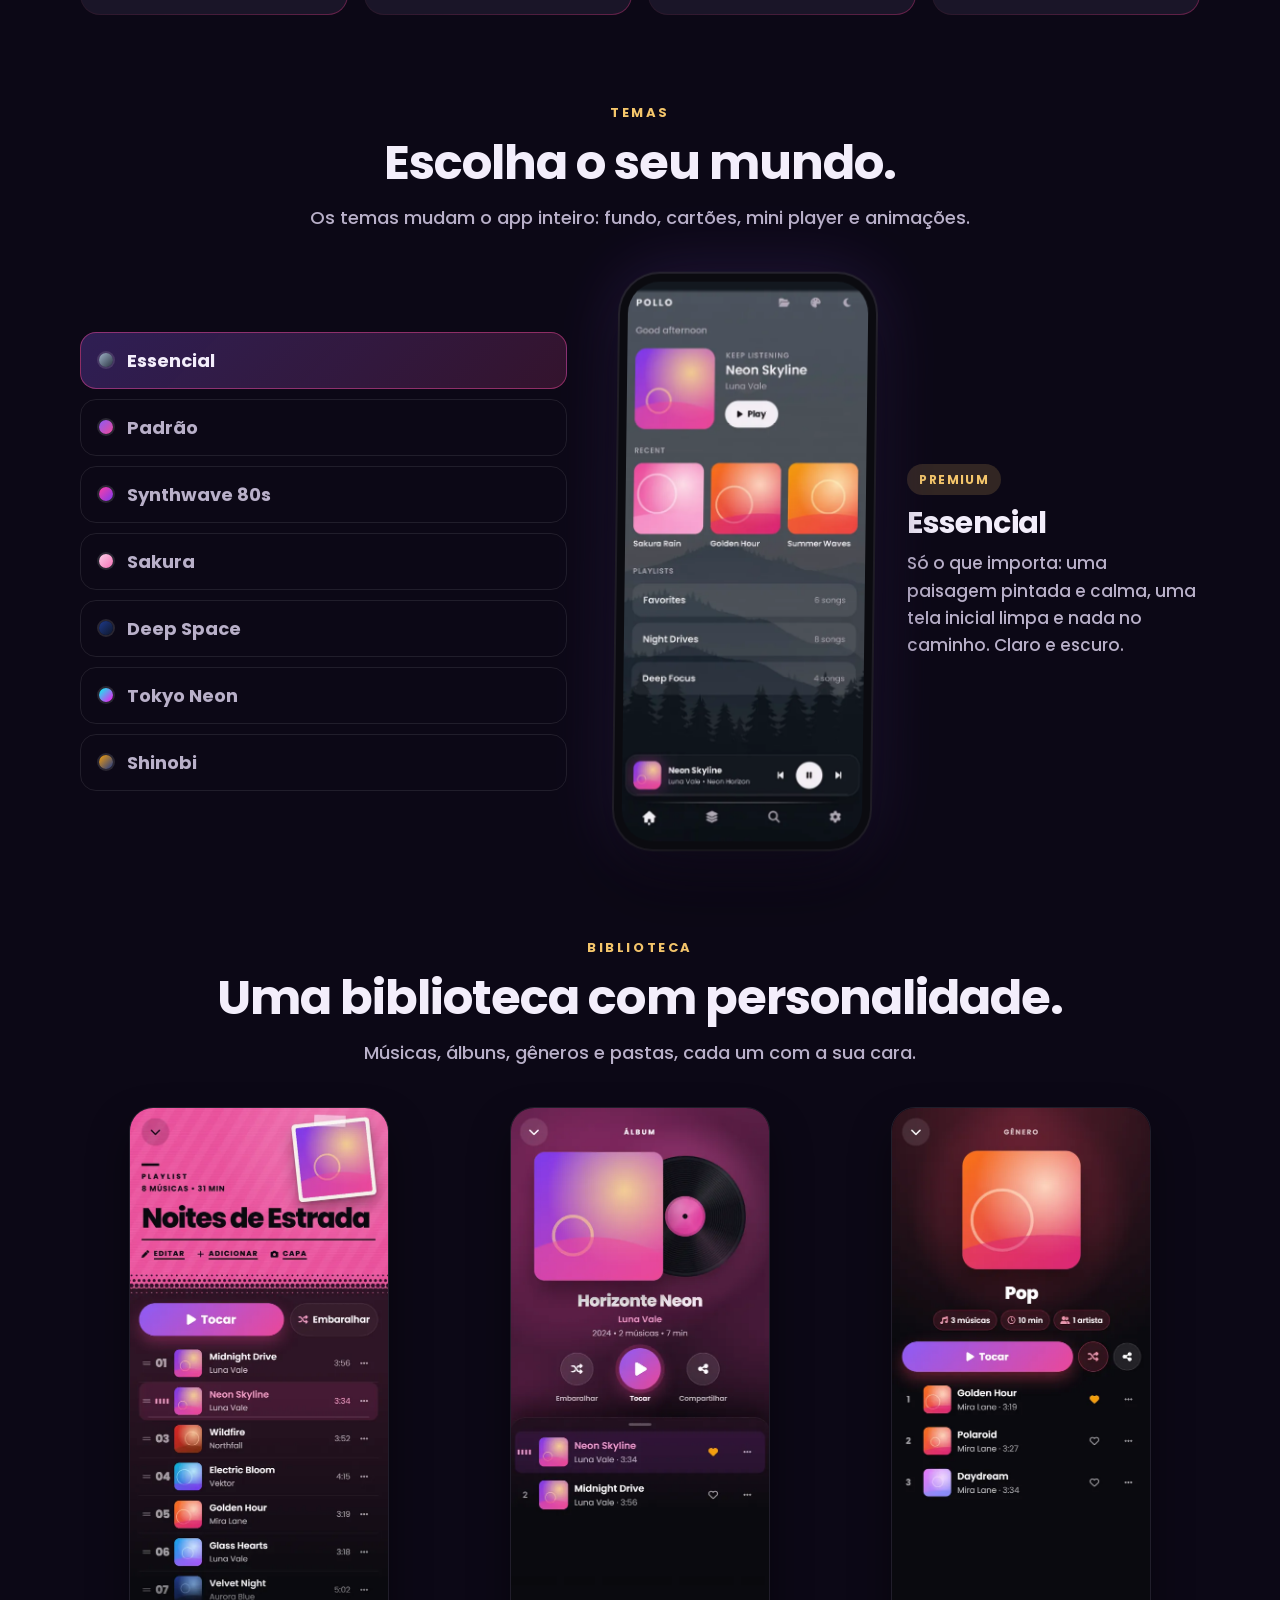
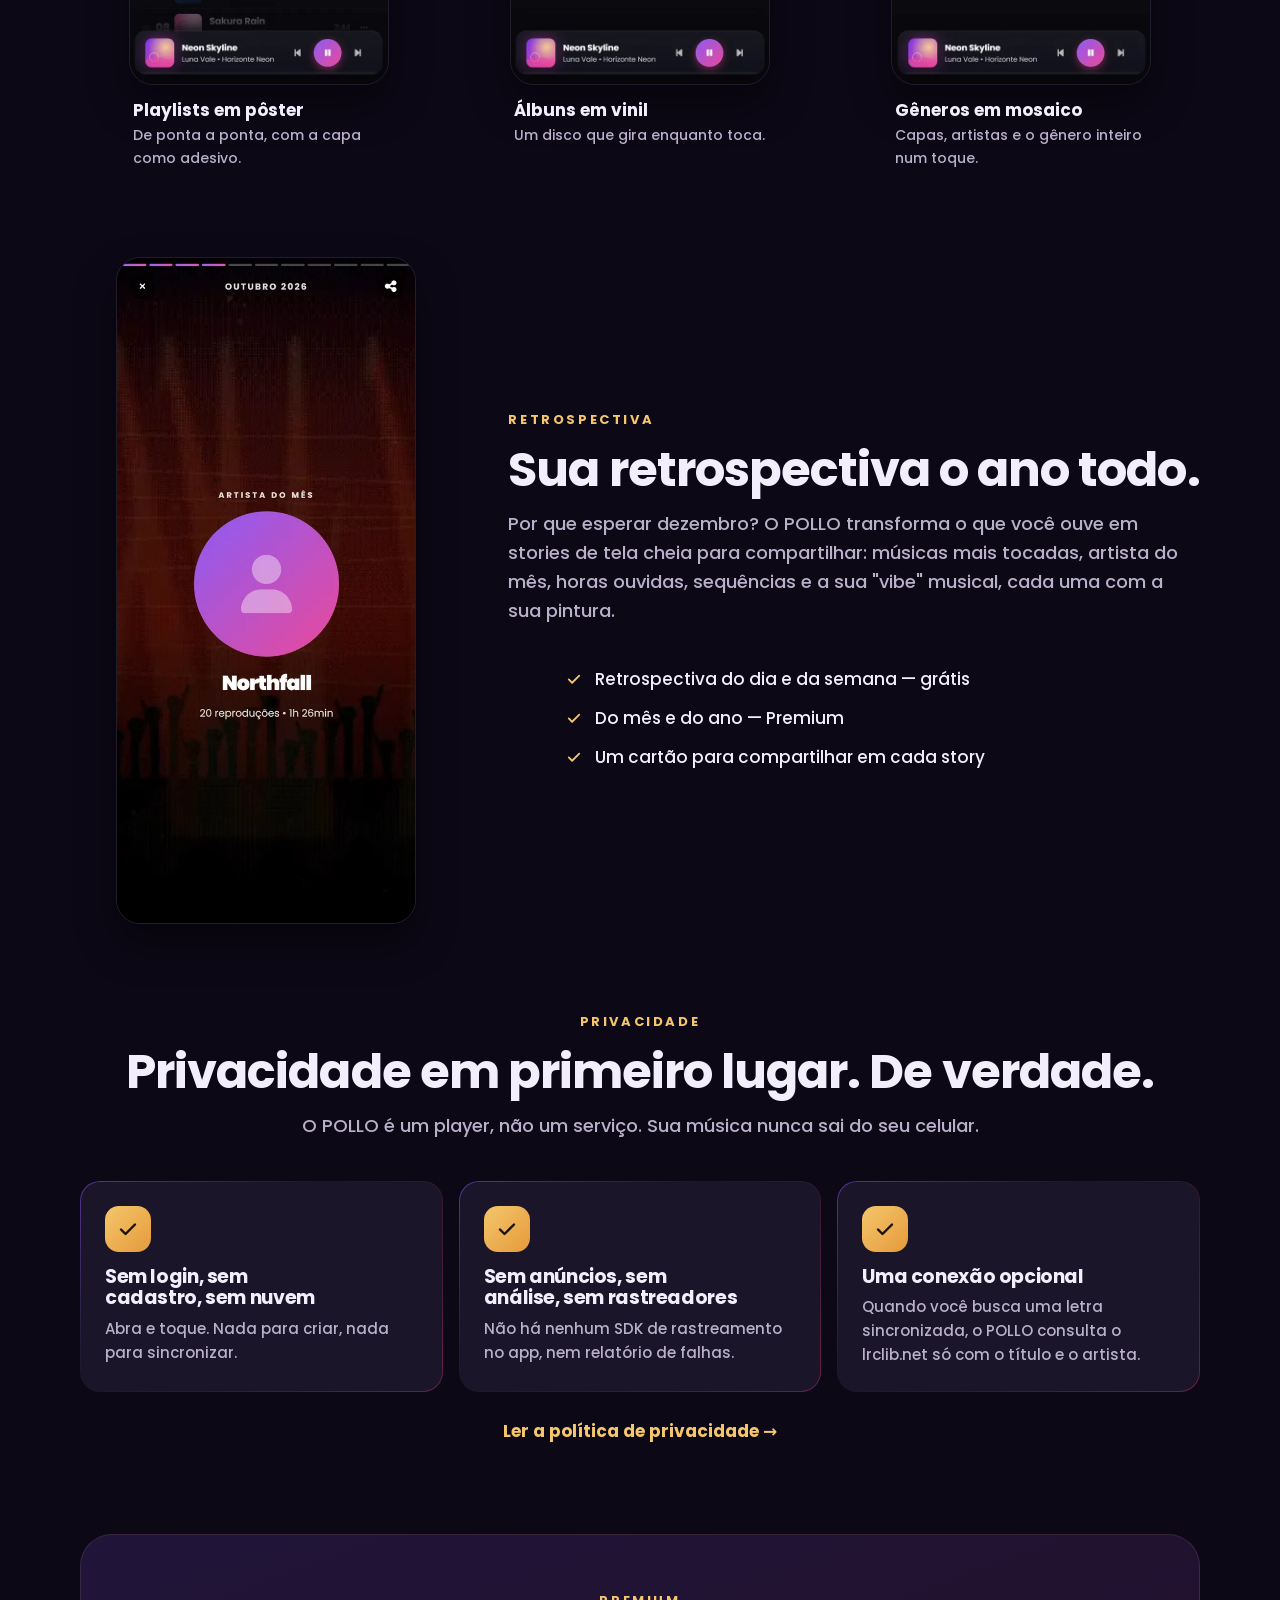
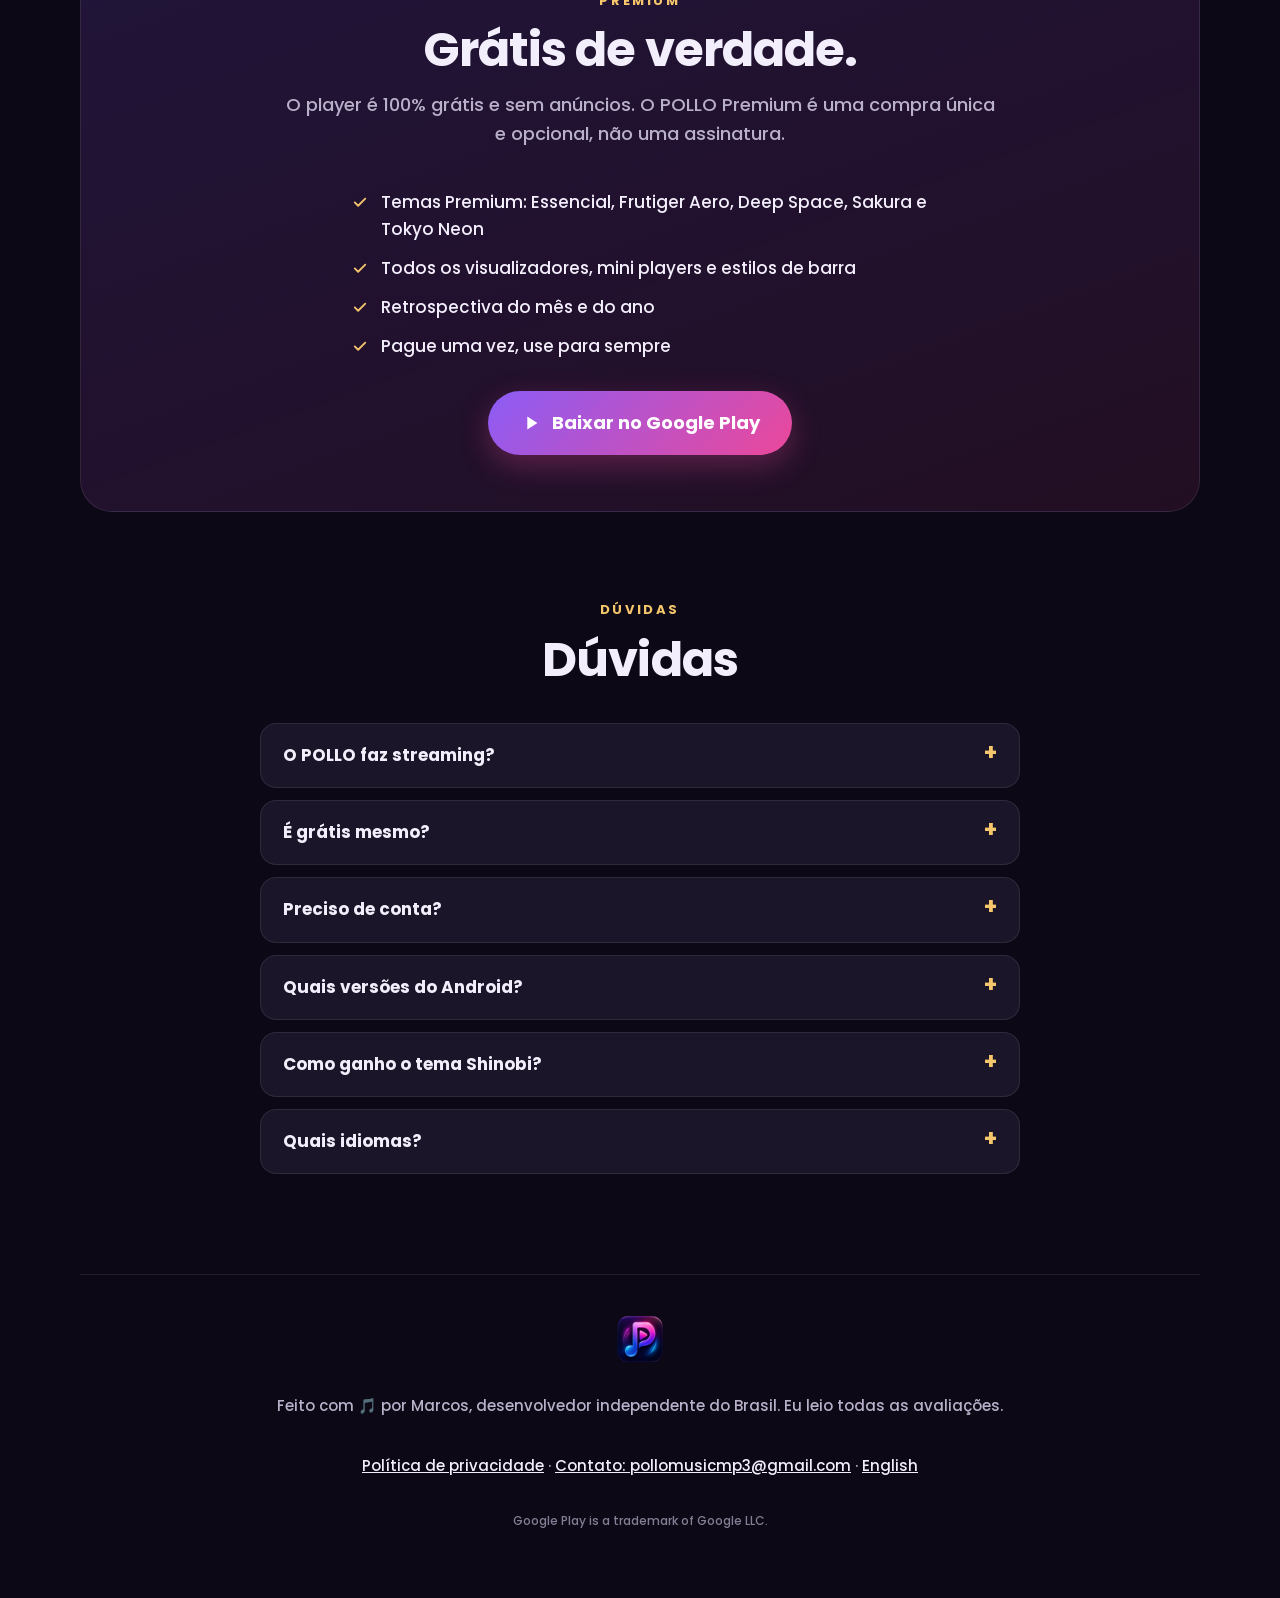
==== commit 3bb7abd1: "Essencial agora é tema Premium Co-Authored-By: Claude Opus 5.5 <noreply@anthropic.com>" ====
--- a/pt/index.html
+++ b/pt/index.html
@@ -55,10 +55,10 @@
 <section id="themes" class="bloco revela">
   <p class="olho">Temas</p><h2>Escolha o seu mundo.</h2><p class="lead">Os temas mudam o app inteiro: fundo, cartões, mini player e animações.</p>
   <div class="temas">
-    <div class="temas-lista" role="tablist" aria-label="Temas"><button type="button" role="tab" class="tema-bt on" aria-selected="true" data-img="../assets/img/essencial-escuro.webp" data-nome="Essencial" data-selo="free" data-selotx="Grátis" data-desc="Só o que importa: uma paisagem pintada e calma, uma tela inicial limpa e nada no caminho. Claro e escuro."><span class="pt-cor pc-essencial-escuro"></span>Essencial</button><button type="button" role="tab" class="tema-bt" aria-selected="false" data-img="../assets/img/home-pt.webp" data-nome="Padrão" data-selo="free" data-selotx="Grátis" data-desc="O POLLO original: cartões coloridos, mix do dia e um fundo de aurora animado."><span class="pt-cor pc-home-pt"></span>Padrão</button><button type="button" role="tab" class="tema-bt" aria-selected="false" data-img="../assets/img/synthwave.webp" data-nome="Synthwave 80s" data-selo="free" data-selotx="Grátis" data-desc="Um sol neon, uma grade brilhante e o app inteiro em rosa e roxo retrô."><span class="pt-cor pc-synthwave"></span>Synthwave 80s</button><button type="button" role="tab" class="tema-bt" aria-selected="false" data-img="../assets/img/sakura.webp" data-nome="Sakura" data-selo="premium" data-selotx="Premium" data-desc="Cerejeiras, o Monte Fuji e pétalas caindo pela sua biblioteca."><span class="pt-cor pc-sakura"></span>Sakura</button><button type="button" role="tab" class="tema-bt" aria-selected="false" data-img="../assets/img/space.webp" data-nome="Deep Space" data-selo="premium" data-selotx="Premium" data-desc="Nebulosas, planetas e um salto secreto para o hiperespaço."><span class="pt-cor pc-space"></span>Deep Space</button><button type="button" role="tab" class="tema-bt" aria-selected="false" data-img="../assets/img/tokyo.webp" data-nome="Tokyo Neon" data-selo="premium" data-selotx="Premium" data-desc="Um beco de neon com chuva, letreiros acesos e reflexos."><span class="pt-cor pc-tokyo"></span>Tokyo Neon</button><button type="button" role="tab" class="tema-bt" aria-selected="false" data-img="../assets/img/shinobi.webp" data-nome="Shinobi" data-selo="earn" data-selotx="Conquiste" data-desc="O troféu: desbloqueie todas as conquistas normais e os ninjas passam a morar na sua tela inicial."><span class="pt-cor pc-shinobi"></span>Shinobi</button></div>
+    <div class="temas-lista" role="tablist" aria-label="Temas"><button type="button" role="tab" class="tema-bt on" aria-selected="true" data-img="../assets/img/essencial-escuro.webp" data-nome="Essencial" data-selo="premium" data-selotx="Premium" data-desc="Só o que importa: uma paisagem pintada e calma, uma tela inicial limpa e nada no caminho. Claro e escuro."><span class="pt-cor pc-essencial-escuro"></span>Essencial</button><button type="button" role="tab" class="tema-bt" aria-selected="false" data-img="../assets/img/home-pt.webp" data-nome="Padrão" data-selo="free" data-selotx="Grátis" data-desc="O POLLO original: cartões coloridos, mix do dia e um fundo de aurora animado."><span class="pt-cor pc-home-pt"></span>Padrão</button><button type="button" role="tab" class="tema-bt" aria-selected="false" data-img="../assets/img/synthwave.webp" data-nome="Synthwave 80s" data-selo="free" data-selotx="Grátis" data-desc="Um sol neon, uma grade brilhante e o app inteiro em rosa e roxo retrô."><span class="pt-cor pc-synthwave"></span>Synthwave 80s</button><button type="button" role="tab" class="tema-bt" aria-selected="false" data-img="../assets/img/sakura.webp" data-nome="Sakura" data-selo="premium" data-selotx="Premium" data-desc="Cerejeiras, o Monte Fuji e pétalas caindo pela sua biblioteca."><span class="pt-cor pc-sakura"></span>Sakura</button><button type="button" role="tab" class="tema-bt" aria-selected="false" data-img="../assets/img/space.webp" data-nome="Deep Space" data-selo="premium" data-selotx="Premium" data-desc="Nebulosas, planetas e um salto secreto para o hiperespaço."><span class="pt-cor pc-space"></span>Deep Space</button><button type="button" role="tab" class="tema-bt" aria-selected="false" data-img="../assets/img/tokyo.webp" data-nome="Tokyo Neon" data-selo="premium" data-selotx="Premium" data-desc="Um beco de neon com chuva, letreiros acesos e reflexos."><span class="pt-cor pc-tokyo"></span>Tokyo Neon</button><button type="button" role="tab" class="tema-bt" aria-selected="false" data-img="../assets/img/shinobi.webp" data-nome="Shinobi" data-selo="earn" data-selotx="Conquiste" data-desc="O troféu: desbloqueie todas as conquistas normais e os ninjas passam a morar na sua tela inicial."><span class="pt-cor pc-shinobi"></span>Shinobi</button></div>
     <div class="temas-palco">
       <div class="cel cel-tema"><img id="temaImg" src="../assets/img/essencial-escuro.webp" alt="Essencial" width="270" height="600"></div>
-      <div class="temas-info" aria-live="polite"><span id="temaSelo" class="selo selo-free">Grátis</span><h3 id="temaNome">Essencial</h3><p id="temaDesc">Só o que importa: uma paisagem pintada e calma, uma tela inicial limpa e nada no caminho. Claro e escuro.</p></div>
+      <div class="temas-info" aria-live="polite"><span id="temaSelo" class="selo selo-premium">Premium</span><h3 id="temaNome">Essencial</h3><p id="temaDesc">Só o que importa: uma paisagem pintada e calma, uma tela inicial limpa e nada no caminho. Claro e escuro.</p></div>
     </div>
   </div>
 </section>
@@ -81,7 +81,7 @@
 
 <section class="bloco premium revela">
   <p class="olho">Premium</p><h2>Grátis de verdade.</h2><p class="lead">O player é 100% grátis e sem anúncios. O POLLO Premium é uma compra única e opcional, não uma assinatura.</p>
-  <ul class="lista"><li><svg viewBox="0 0 24 24" width="18" height="18" aria-hidden="true"><path d="M5 12.5l4.5 4.5L19 7.5" fill="none" stroke="currentColor" stroke-width="2.4" stroke-linecap="round" stroke-linejoin="round"/></svg>Temas Premium: Frutiger Aero, Deep Space, Sakura e Tokyo Neon</li><li><svg viewBox="0 0 24 24" width="18" height="18" aria-hidden="true"><path d="M5 12.5l4.5 4.5L19 7.5" fill="none" stroke="currentColor" stroke-width="2.4" stroke-linecap="round" stroke-linejoin="round"/></svg>Todos os visualizadores, mini players e estilos de barra</li><li><svg viewBox="0 0 24 24" width="18" height="18" aria-hidden="true"><path d="M5 12.5l4.5 4.5L19 7.5" fill="none" stroke="currentColor" stroke-width="2.4" stroke-linecap="round" stroke-linejoin="round"/></svg>Retrospectiva do mês e do ano</li><li><svg viewBox="0 0 24 24" width="18" height="18" aria-hidden="true"><path d="M5 12.5l4.5 4.5L19 7.5" fill="none" stroke="currentColor" stroke-width="2.4" stroke-linecap="round" stroke-linejoin="round"/></svg>Pague uma vez, use para sempre</li></ul>
+  <ul class="lista"><li><svg viewBox="0 0 24 24" width="18" height="18" aria-hidden="true"><path d="M5 12.5l4.5 4.5L19 7.5" fill="none" stroke="currentColor" stroke-width="2.4" stroke-linecap="round" stroke-linejoin="round"/></svg>Temas Premium: Essencial, Frutiger Aero, Deep Space, Sakura e Tokyo Neon</li><li><svg viewBox="0 0 24 24" width="18" height="18" aria-hidden="true"><path d="M5 12.5l4.5 4.5L19 7.5" fill="none" stroke="currentColor" stroke-width="2.4" stroke-linecap="round" stroke-linejoin="round"/></svg>Todos os visualizadores, mini players e estilos de barra</li><li><svg viewBox="0 0 24 24" width="18" height="18" aria-hidden="true"><path d="M5 12.5l4.5 4.5L19 7.5" fill="none" stroke="currentColor" stroke-width="2.4" stroke-linecap="round" stroke-linejoin="round"/></svg>Retrospectiva do mês e do ano</li><li><svg viewBox="0 0 24 24" width="18" height="18" aria-hidden="true"><path d="M5 12.5l4.5 4.5L19 7.5" fill="none" stroke="currentColor" stroke-width="2.4" stroke-linecap="round" stroke-linejoin="round"/></svg>Pague uma vez, use para sempre</li></ul>
   <div class="ctas centro"><a class="bt bt-p bt-grande" href="https://play.google.com/store/apps/details?id=com.sonora.player&hl=pt_BR"><svg viewBox="0 0 24 24" width="22" height="22" aria-hidden="true"><path d="M8 5v14l11-7z" fill="currentColor"/></svg><span>Baixar no Google Play</span></a></div>
 </section>
 
